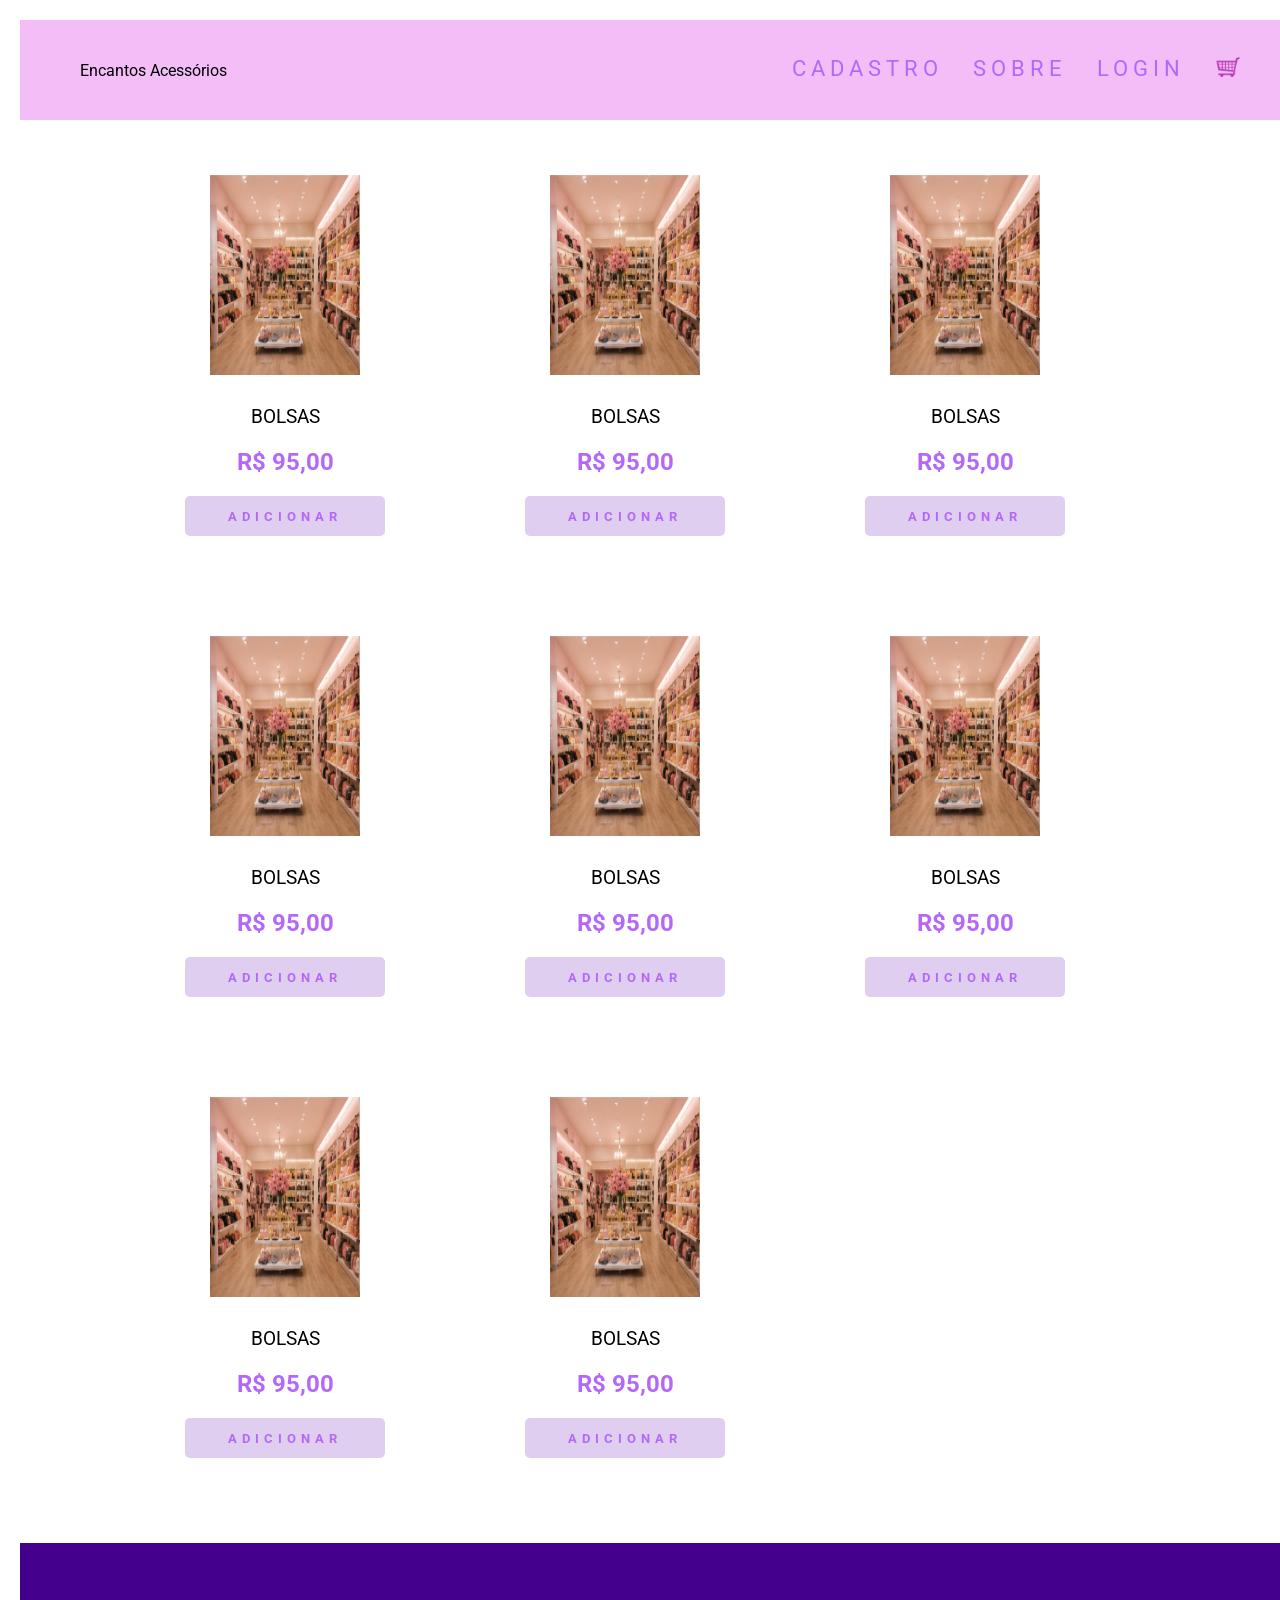
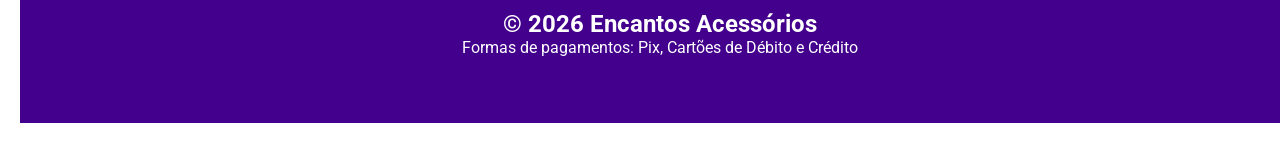
==== index.html @ a3b42170 "Modificado" ====
<!DOCTYPE html>
<html lang="pt-br">
<head>
    <meta charset="UTF-8">
    <meta name="viewport" content="width=device-width, initial-scale=1.0">
    <title>Projeto Minha Loja Virtual</title>

    <link rel="stylesheet" href="css/style_estrutura_pagina.css">
</head>
<body>
   <main id="geral">
    <header id="cabecalho">
        <div id="logo">
           Encantos Acessórios
        </div>

        <nav id="menu">
            <nav id="menu">
                <ul>
                    <li><a href="../paginas/"> Cadastro </a></li>
                    <li><a href="../paginas/sobre.html">Sobre</a></li>
                    <li><a href="paginas/login.html">Login</a></li>
                    <li><a href="../paginas/carrinho.html"><img src="../imagens/icones/carrinho compras.png" alt="Carrinho"></a></li>
                </ul>
        </nav>
    </header>

    <section id="cards">
        <div class="card">
            <img src="imagens/2.png" alt="Bolsas">
            <p>Bolsas</p>
            <h2>R$ 95,00</h2>
            <button class="btn-add">Adicionar</button>
        </div>
        <div class="card">
            <img src="imagens/2.png" alt="Bolsas">
            <p>Bolsas</p>
            <h2>R$ 95,00</h2>
            <button class="btn-add">Adicionar</button>
        </div>
        <div class="card">
            <img src="imagens/2.png" alt="Bolsas">
            <p>Bolsas</p>
            <h2>R$ 95,00</h2>
            <button class="btn-add">Adicionar</button>
        </div>
        <div class="card">
            <img src="imagens/2.png" alt="Bolsas">
            <p>Bolsas</p>
            <h2>R$ 95,00</h2>
            <button class="btn-add">Adicionar</button>
        </div>
        <div class="card">
            <img src="imagens/2.png" alt="Bolsas">
            <p>Bolsas</p>
            <h2>R$ 95,00</h2>
            <button class="btn-add">Adicionar</button>
        </div>
        <div class="card">
            <img src="imagens/2.png" alt="Bolsas">
            <p>Bolsas</p>
            <h2>R$ 95,00</h2>
            <button class="btn-add">Adicionar</button>
        </div>
        <div class="card">
            <img src="imagens/2.png" alt="Bolsas">
            <p>Bolsas</p>
            <h2>R$ 95,00</h2>
            <button class="btn-add">Adicionar</button>
        </div>
        <div class="card">
            <img src="imagens/2.png" alt="Bolsas">
            <p>Bolsas</p>
            <h2>R$ 95,00</h2>
            <button class="btn-add">Adicionar</button>
        </div>

    </section>

    <footer id="rodape">
        <h2>&copy 2026 Encantos Acessórios </h2>
        <p>Formas de pagamentos: Pix, Cartões de Débito e Crédito</p>
    </footer>

   </main>

</body>
</html>
---- css/style_estrutura_pagina.css ----
/*IMPORTANDO A FONTE DAS LETRAS DO google fonts*/
@import url('https://fonts.googleapis.com/css2?family=Roboto:ital,wght@0,100..900;1,100..900&display=swap');


/*DEFINE AS CONFIGURAÇÔES EM TODOS OS ELEMENTOS DA PÁGINA*/
*{
    margin: 0px;
    padding: 0px;
    box-sizing: border-box;
    font-family: roboto;
}

/*CRIANDO VARIÁVEIS*/
:root{
    --cor01: #d5d1ec;
    --cor02: #b368fa;
    --cor03: #e0cef0;
    --branca: #ffffff;
}

/*FORMATANDO A TAG main PELO ID geral*/
#geral{
    margin: 20px;
    display: flex;
    flex-direction: column;
    align-items: center;
    justify-content: center;
    width: 100%;
}

/*FORMATANDO O CABEÇALHO*/
#cabecalho{
    width: 100%;
    display: flex;
    justify-content: space-between;
    align-items: center;
    padding: 20px 60px;
    height: 100px;
    background-color: rgb(243, 189, 247);
}

/*CONFIGURANDO MENU DA HORIZONTAL*/
#menu ul {
    display: flex;
    gap: 30px;
    list-style: none;
    
}

#menu ul img{
    width: 25px;
    height: 25px;
}

/*FORMATANDO SECTION pesquisa*/
#pesquisa{
    height: 200px;
    background-color: var(--cor01);
    display: flex;
    justify-content: center;
    align-items: center;
}

#pesquisa input{
    width: 800px;
    height: 80px;
    background-color: var(--branca);
    border-radius: 8px;
    padding: 10px;
    font-size: 1.4em;
    color: var(--cor01);
}

#pesquisa input::placeholder{
    font-size: 1.3em;
    font-style: italic;
    color: var(--cor01);
}

/*FORMATANDO OS CARDS*/
#cards{
    display: grid;
    grid-template-columns: repeat(auto-fit, minmax(250px, 1fr));
    gap: 20px;
    margin: 20px 0px;
    width: 1000px;
    min-height: 800px;
}

.card{
    margin: 20px 0px;
    width: 250px;
    min-height: 280px;
    padding: 5px;
    display: flex;
    flex-direction: column;
    align-items: center;
    justify-content: center;
    border: 1px solid var(--cor0);
    border-radius: 8px;
}

.card:hover{
    transform: translateY(-5px);
}

.card img{
    width: 150px;
    height: 200px;
    margin: 10px 0px;
}

.card p{
    font-size: 1.2em;
    text-transform: uppercase;
    margin: 20px 0px;
}

.card h2{
    color: var(--cor02);
}

.card button{
    width: 200px;
    height: 40px;
    margin: 20px;
    border: none;
    border-radius: 5px;
    background-color: var(--cor03);
    text-transform: uppercase;
    letter-spacing: 5px;
    color: var(--cor02);
    font-weight: bold;
    cursor: pointer;
}

/*FORMATAR O RODAPÉ*/

#rodape{
    width: 100%;
    height: 180px;
    background-color: var(--cor01);
    margin: 20px 0px;
    padding: 10px;
    color: var(cor);
    display: flex;
    flex-direction: column;
    align-items: center;
    justify-content: center;
}

/*FORMATANDO LINKS*/

#rodape{
    width: 100%;
    height: 180px;
    background-color: #42008d;
    margin: 20px 0px;
    color: var(--branca);
    display: flex;
    align-items: center;
    justify-content: center;
    padding: 10px;
    flex-direction: column;
}

/*FORMATANDO LINKS*/
#menu a:link{
    font-size: 1.4em;
    text-transform: uppercase;
    letter-spacing: 5px;
    text-decoration: none;
    color: var(--cor02);
}

#menu a:visited{
    font-size: 1.4em;
    text-transform: uppercase;
    letter-spacing: 5px;
    text-decoration: none;
    color: var(--cor02);
}

#menu a{
    display: inline-block;
    transition: transform .3s ease, color .3s ease;
}

#menu a:hover{
    transform: translateY(-5px);
    color: var(--cor01);
}

#menu a:active{
    color: var(--cor01);
}

#logo img{
    width: 220px;
    height: auto;
}
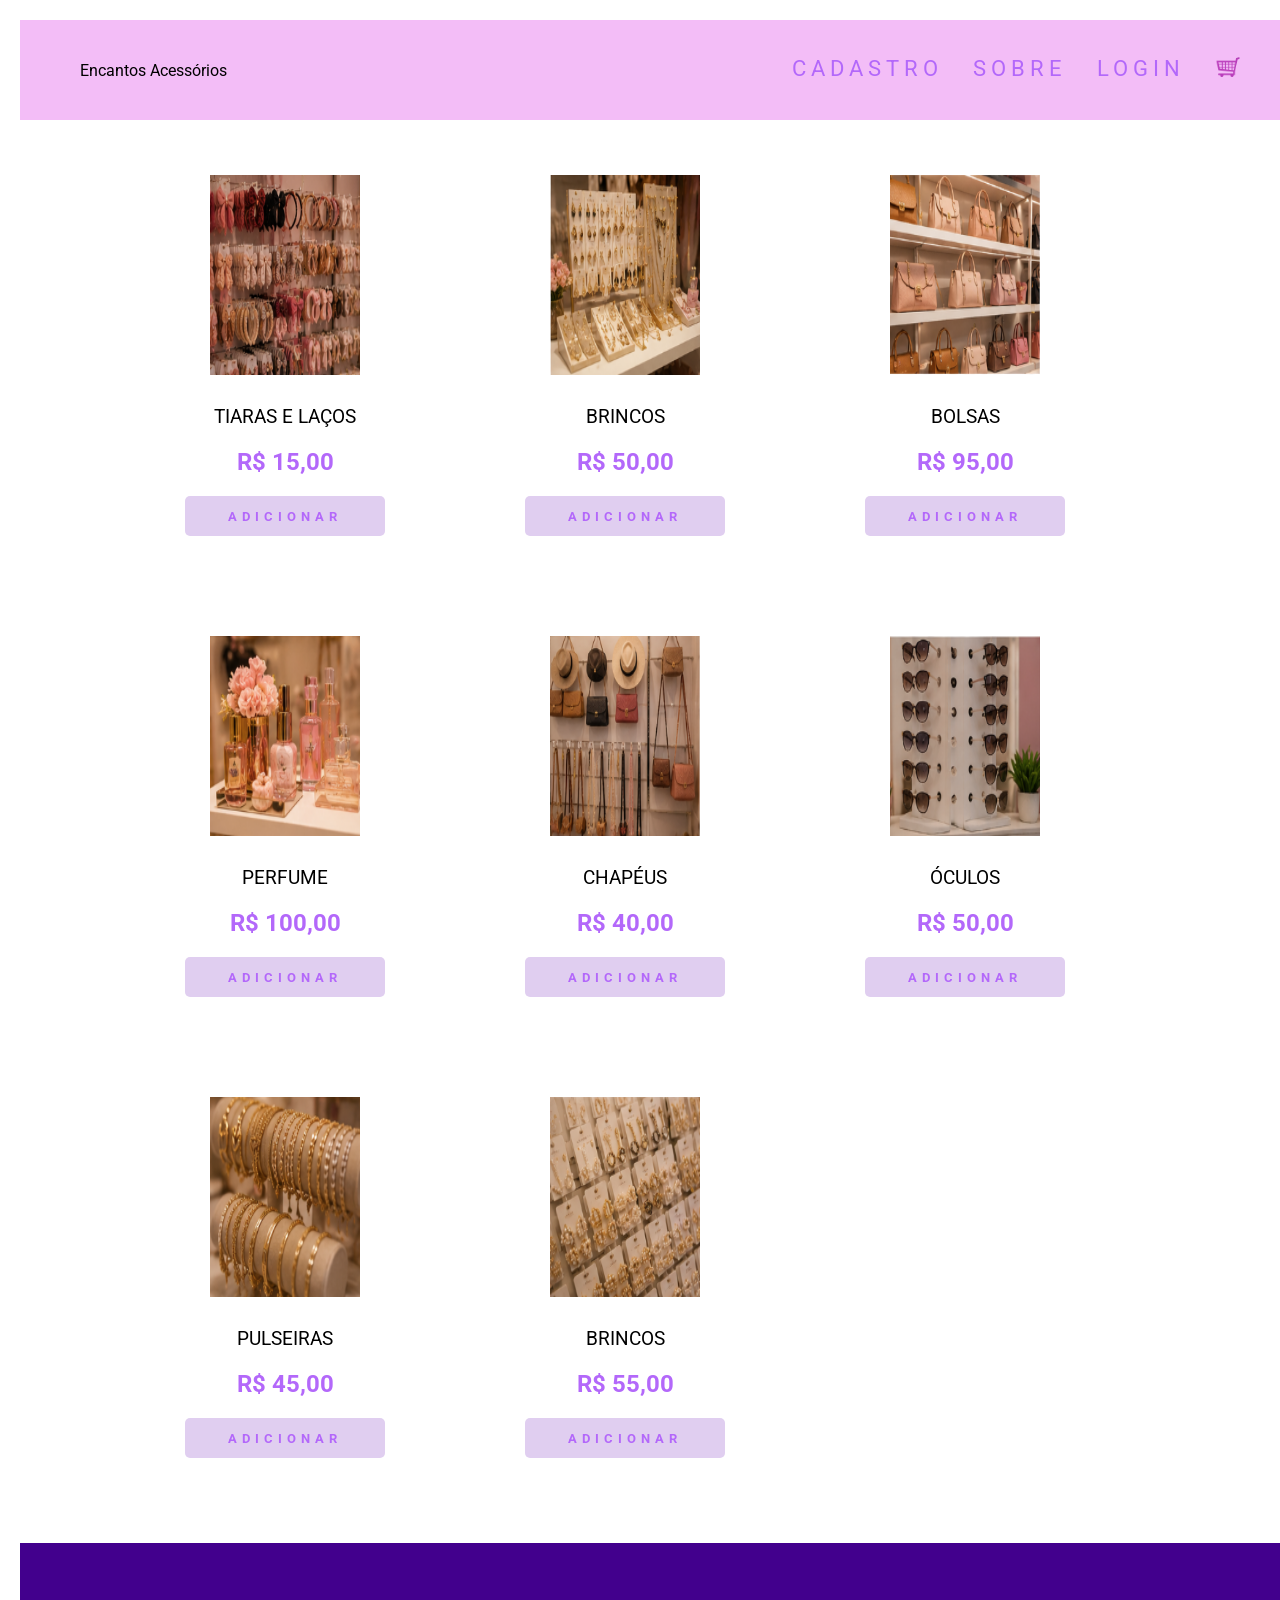
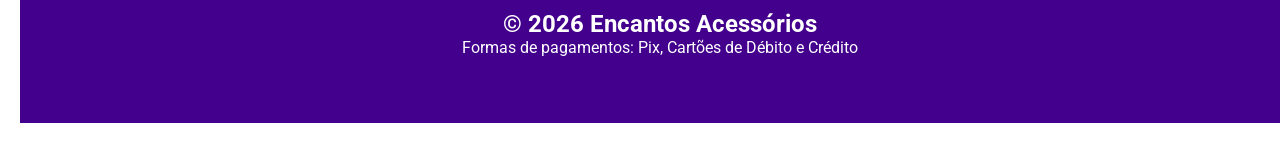
==== commit 8439d864: "Modificado" ====
--- a/index.html
+++ b/index.html
@@ -27,51 +27,51 @@
 
     <section id="cards">
         <div class="card">
-            <img src="imagens/2.png" alt="Bolsas">
+            <img src="imagens/5.png" alt="Tiaraselacos">
+            <p>Tiaras e Laços</p>
+            <h2>R$ 15,00</h2>
+            <button class="btn-add">Adicionar</button>
+        </div>
+        <div class="card">
+            <img src="imagens/3.png" alt="Brincos">
+            <p>Brincos</p>
+            <h2>R$ 50,00</h2>
+            <button class="btn-add">Adicionar</button>
+        </div>
+        <div class="card">
+            <img src="imagens/4.png" alt="Bolsas">
             <p>Bolsas</p>
             <h2>R$ 95,00</h2>
             <button class="btn-add">Adicionar</button>
         </div>
         <div class="card">
-            <img src="imagens/2.png" alt="Bolsas">
-            <p>Bolsas</p>
-            <h2>R$ 95,00</h2>
+            <img src="imagens/7.png" alt="Perfume">
+            <p>Perfume</p>
+            <h2>R$ 100,00</h2>
             <button class="btn-add">Adicionar</button>
         </div>
         <div class="card">
-            <img src="imagens/2.png" alt="Bolsas">
-            <p>Bolsas</p>
-            <h2>R$ 95,00</h2>
+            <img src="imagens/11.png" alt="Bolsaschapeus">
+            <p>Chapéus</p>
+            <h2>R$ 40,00</h2>
             <button class="btn-add">Adicionar</button>
         </div>
         <div class="card">
-            <img src="imagens/2.png" alt="Bolsas">
-            <p>Bolsas</p>
-            <h2>R$ 95,00</h2>
+            <img src="imagens/12.png" alt="Oculos">
+            <p>Óculos</p>
+            <h2>R$ 50,00</h2>
             <button class="btn-add">Adicionar</button>
         </div>
         <div class="card">
-            <img src="imagens/2.png" alt="Bolsas">
-            <p>Bolsas</p>
-            <h2>R$ 95,00</h2>
+            <img src="imagens/14.png" alt="Pulseiras">
+            <p>Pulseiras</p>
+            <h2>R$ 45,00</h2>
             <button class="btn-add">Adicionar</button>
         </div>
         <div class="card">
-            <img src="imagens/2.png" alt="Bolsas">
-            <p>Bolsas</p>
-            <h2>R$ 95,00</h2>
-            <button class="btn-add">Adicionar</button>
-        </div>
-        <div class="card">
-            <img src="imagens/2.png" alt="Bolsas">
-            <p>Bolsas</p>
-            <h2>R$ 95,00</h2>
-            <button class="btn-add">Adicionar</button>
-        </div>
-        <div class="card">
-            <img src="imagens/2.png" alt="Bolsas">
-            <p>Bolsas</p>
-            <h2>R$ 95,00</h2>
+            <img src="imagens/16.png" alt="Brincos">
+            <p>Brincos</p>
+            <h2>R$ 55,00</h2>
             <button class="btn-add">Adicionar</button>
         </div>
 
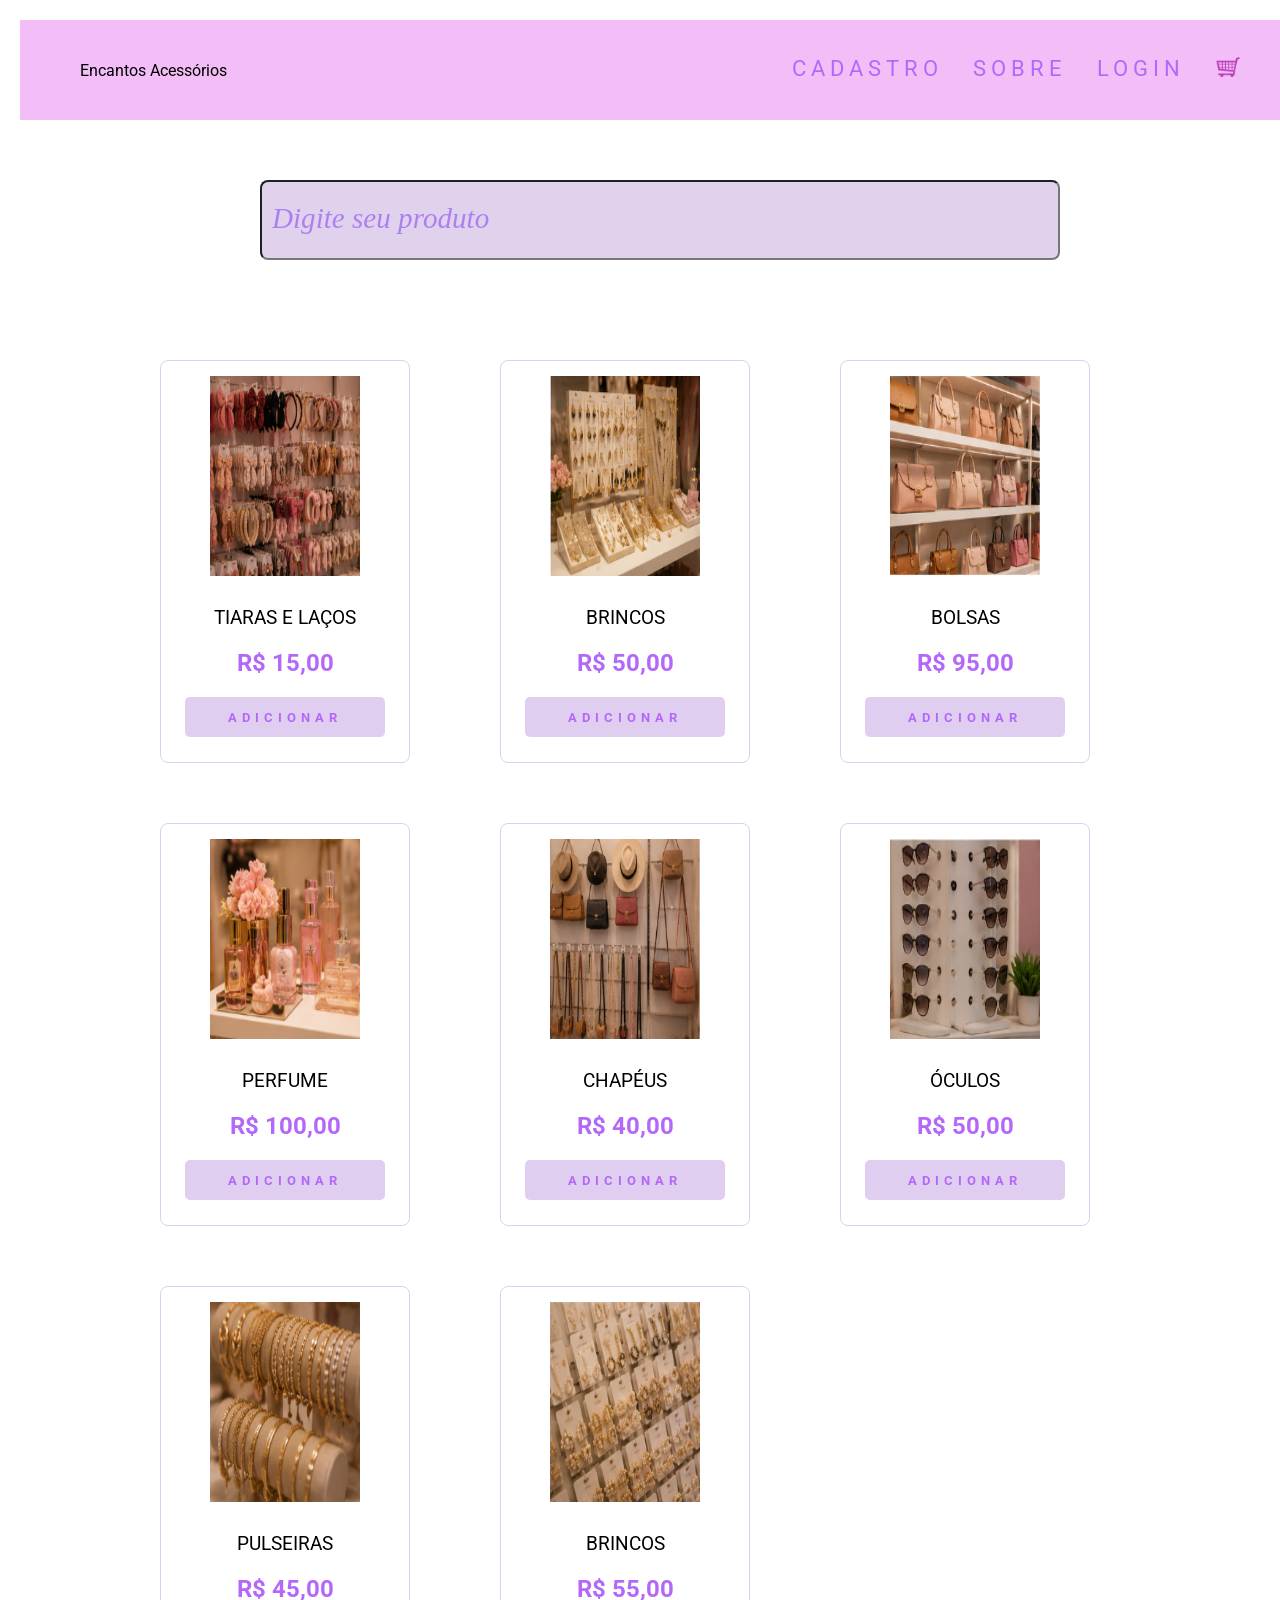
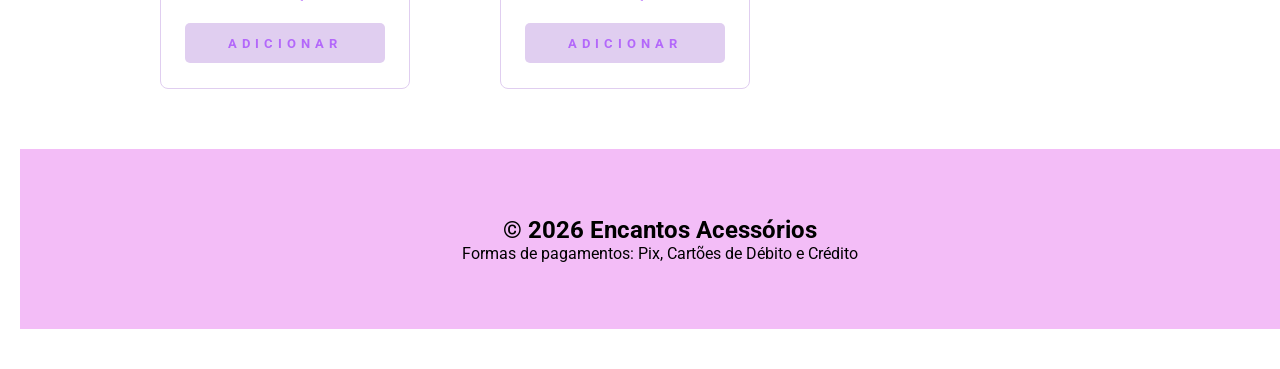
==== commit c1f33272: "Modificado" ====
--- a/index.html
+++ b/index.html
@@ -17,14 +17,18 @@
         <nav id="menu">
             <nav id="menu">
                 <ul>
-                    <li><a href="../paginas/"> Cadastro </a></li>
-                    <li><a href="../paginas/sobre.html">Sobre</a></li>
+                    <li><a href="paginas/cadastro.html"> Cadastro </a></li>
+                    <li><a href="paginas/sobre.html">Sobre</a></li>
                     <li><a href="paginas/login.html">Login</a></li>
-                    <li><a href="../paginas/carrinho.html"><img src="../imagens/icones/carrinho compras.png" alt="Carrinho"></a></li>
+                    <li><a href="paginas/carrinho.html"><img src="../imagens/icones/carrinho compras.png" alt="Carrinho"></a></li>
                 </ul>
         </nav>
     </header>
 
+    <section id="pesquisa">
+        <input type="text" name="pesquisa" id="pesquisa" class="input-pesquisa" placeholder="Digite seu produto">
+    </section>
+    
     <section id="cards">
         <div class="card">
             <img src="imagens/5.png" alt="Tiaraselacos">
--- a/css/style_estrutura_pagina.css
+++ b/css/style_estrutura_pagina.css
@@ -55,7 +55,7 @@
 /*FORMATANDO SECTION pesquisa*/
 #pesquisa{
     height: 200px;
-    background-color: var(--cor01);
+    background-color: var(--branca);
     display: flex;
     justify-content: center;
     align-items: center;
@@ -64,17 +64,17 @@
 #pesquisa input{
     width: 800px;
     height: 80px;
-    background-color: var(--branca);
+    background-color:#e0d1ed;
     border-radius: 8px;
     padding: 10px;
     font-size: 1.4em;
-    color: var(--cor01);
+    color: black;
 }
 
 #pesquisa input::placeholder{
     font-size: 1.3em;
     font-style: italic;
-    color: var(--cor01);
+    color: rgb(173, 128, 240);
 }
 
 /*FORMATANDO OS CARDS*/
@@ -96,7 +96,7 @@
     flex-direction: column;
     align-items: center;
     justify-content: center;
-    border: 1px solid var(--cor0);
+    border: 1px solid var(--cor03);
     border-radius: 8px;
 }
 
@@ -154,9 +154,9 @@
 #rodape{
     width: 100%;
     height: 180px;
-    background-color: #42008d;
-    margin: 20px 0px;
-    color: var(--branca);
+    background-color: rgb(243, 189, 247);
+    margin: 20px 0px;
+    color: black;
     display: flex;
     align-items: center;
     justify-content: center;
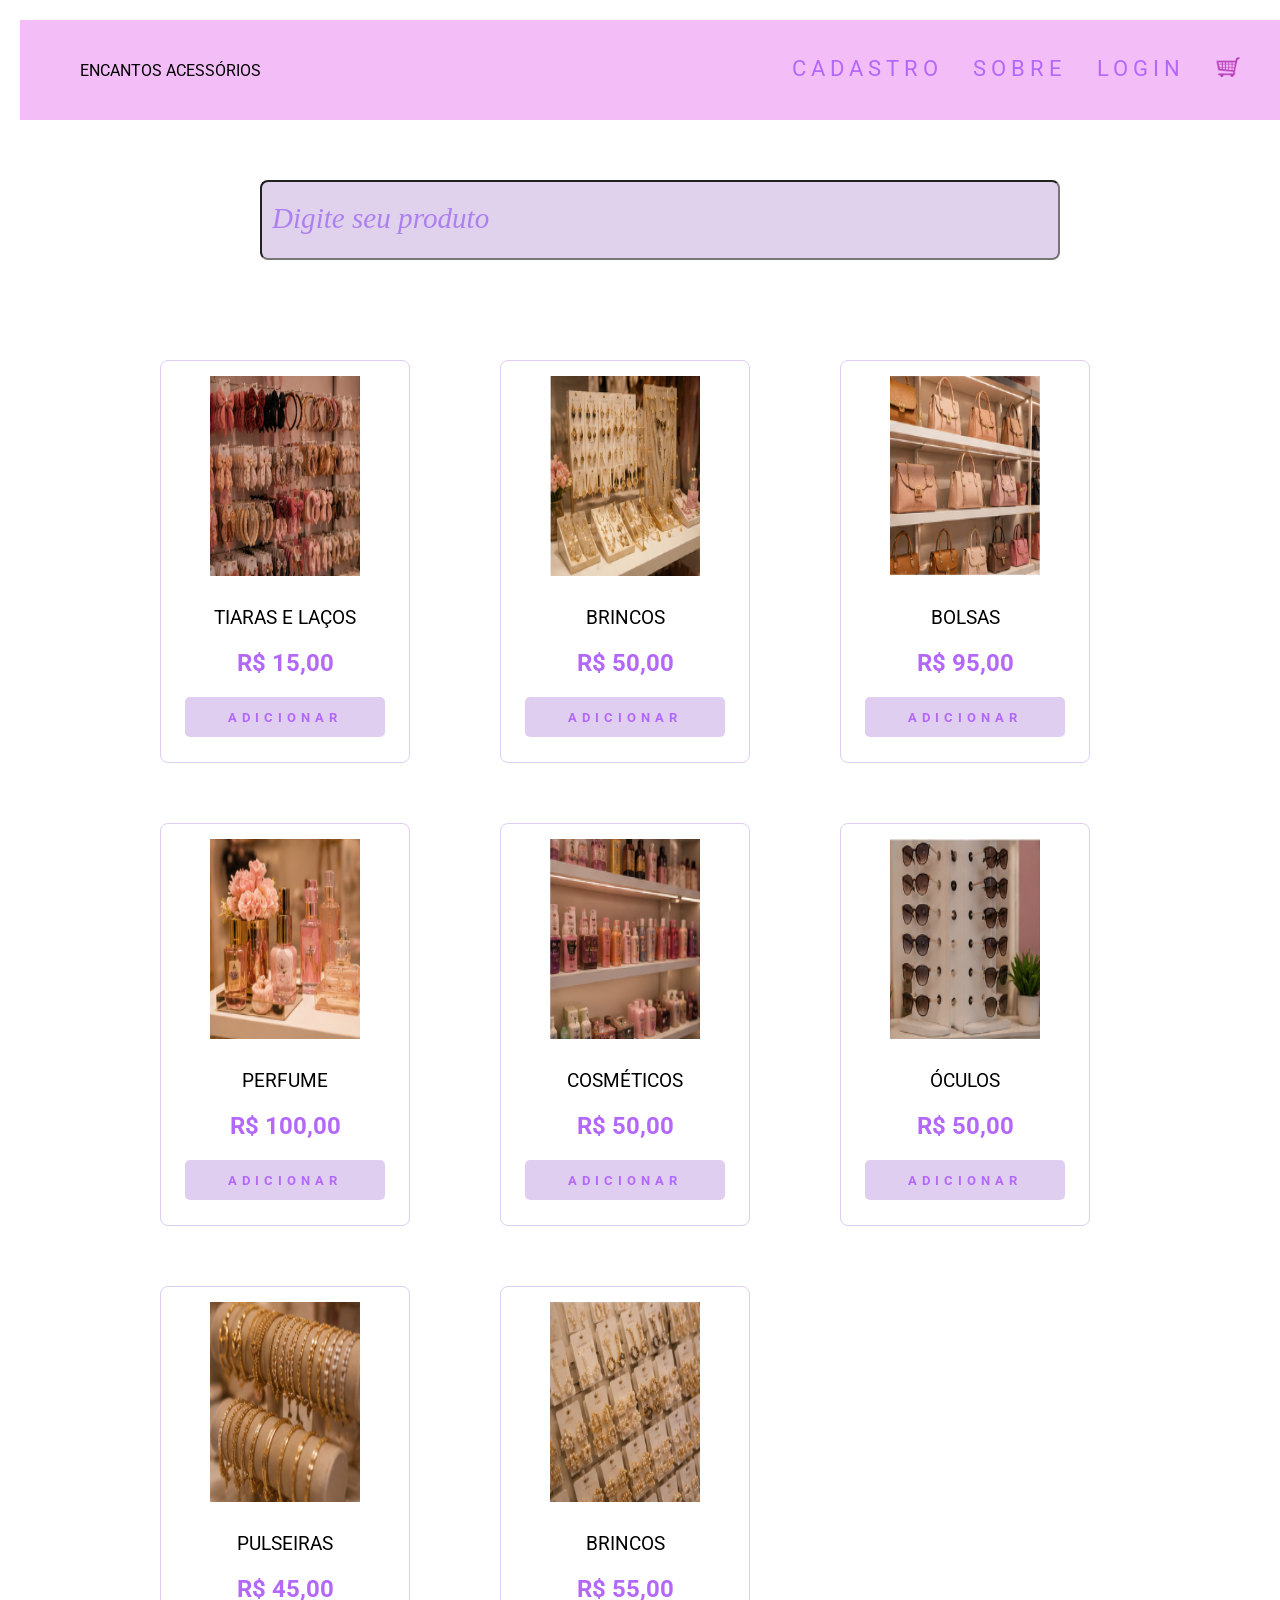
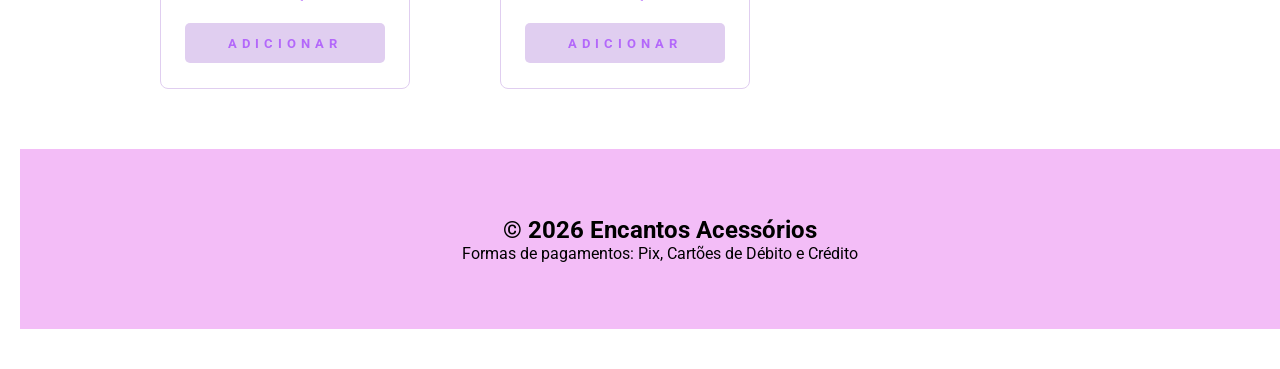
==== commit 9648575e: "Modificado" ====
--- a/index.html
+++ b/index.html
@@ -11,7 +11,7 @@
    <main id="geral">
     <header id="cabecalho">
         <div id="logo">
-           Encantos Acessórios
+            ENCANTOS ACESSÓRIOS
         </div>
 
         <nav id="menu">
@@ -55,9 +55,9 @@
             <button class="btn-add">Adicionar</button>
         </div>
         <div class="card">
-            <img src="imagens/11.png" alt="Bolsaschapeus">
-            <p>Chapéus</p>
-            <h2>R$ 40,00</h2>
+            <img src="imagens/15.png" alt="Cosmeticos">
+            <p>Cosméticos</p>
+            <h2>R$ 50,00</h2>
             <button class="btn-add">Adicionar</button>
         </div>
         <div class="card">
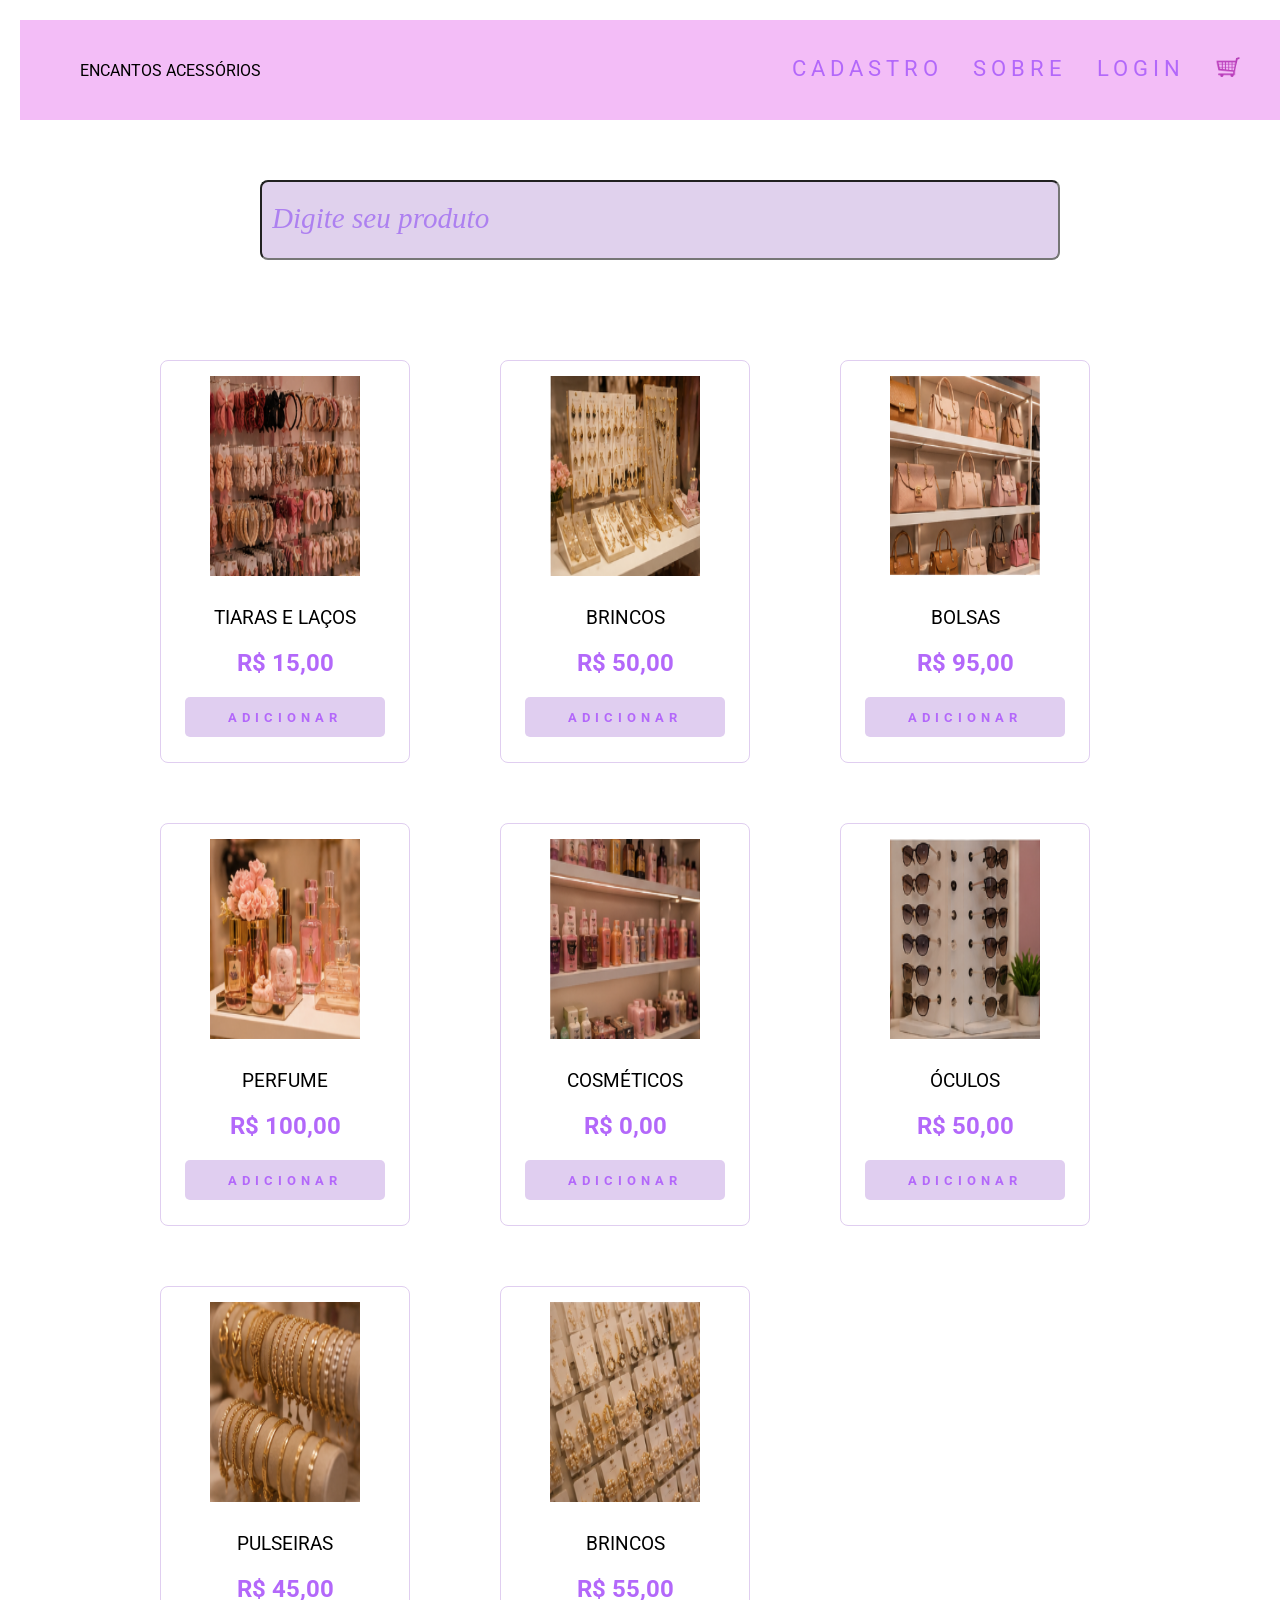
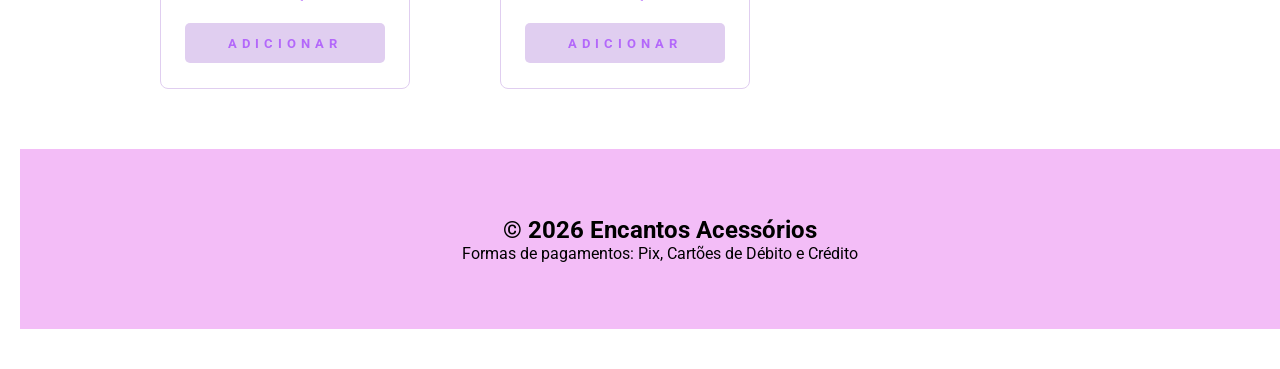
==== commit 58a67ce4: "Modificado arquivo index.html" ====
--- a/index.html
+++ b/index.html
@@ -57,7 +57,7 @@
         <div class="card">
             <img src="imagens/15.png" alt="Cosmeticos">
             <p>Cosméticos</p>
-            <h2>R$ 50,00</h2>
+            <h2>R$ 0,00</h2>
             <button class="btn-add">Adicionar</button>
         </div>
         <div class="card">
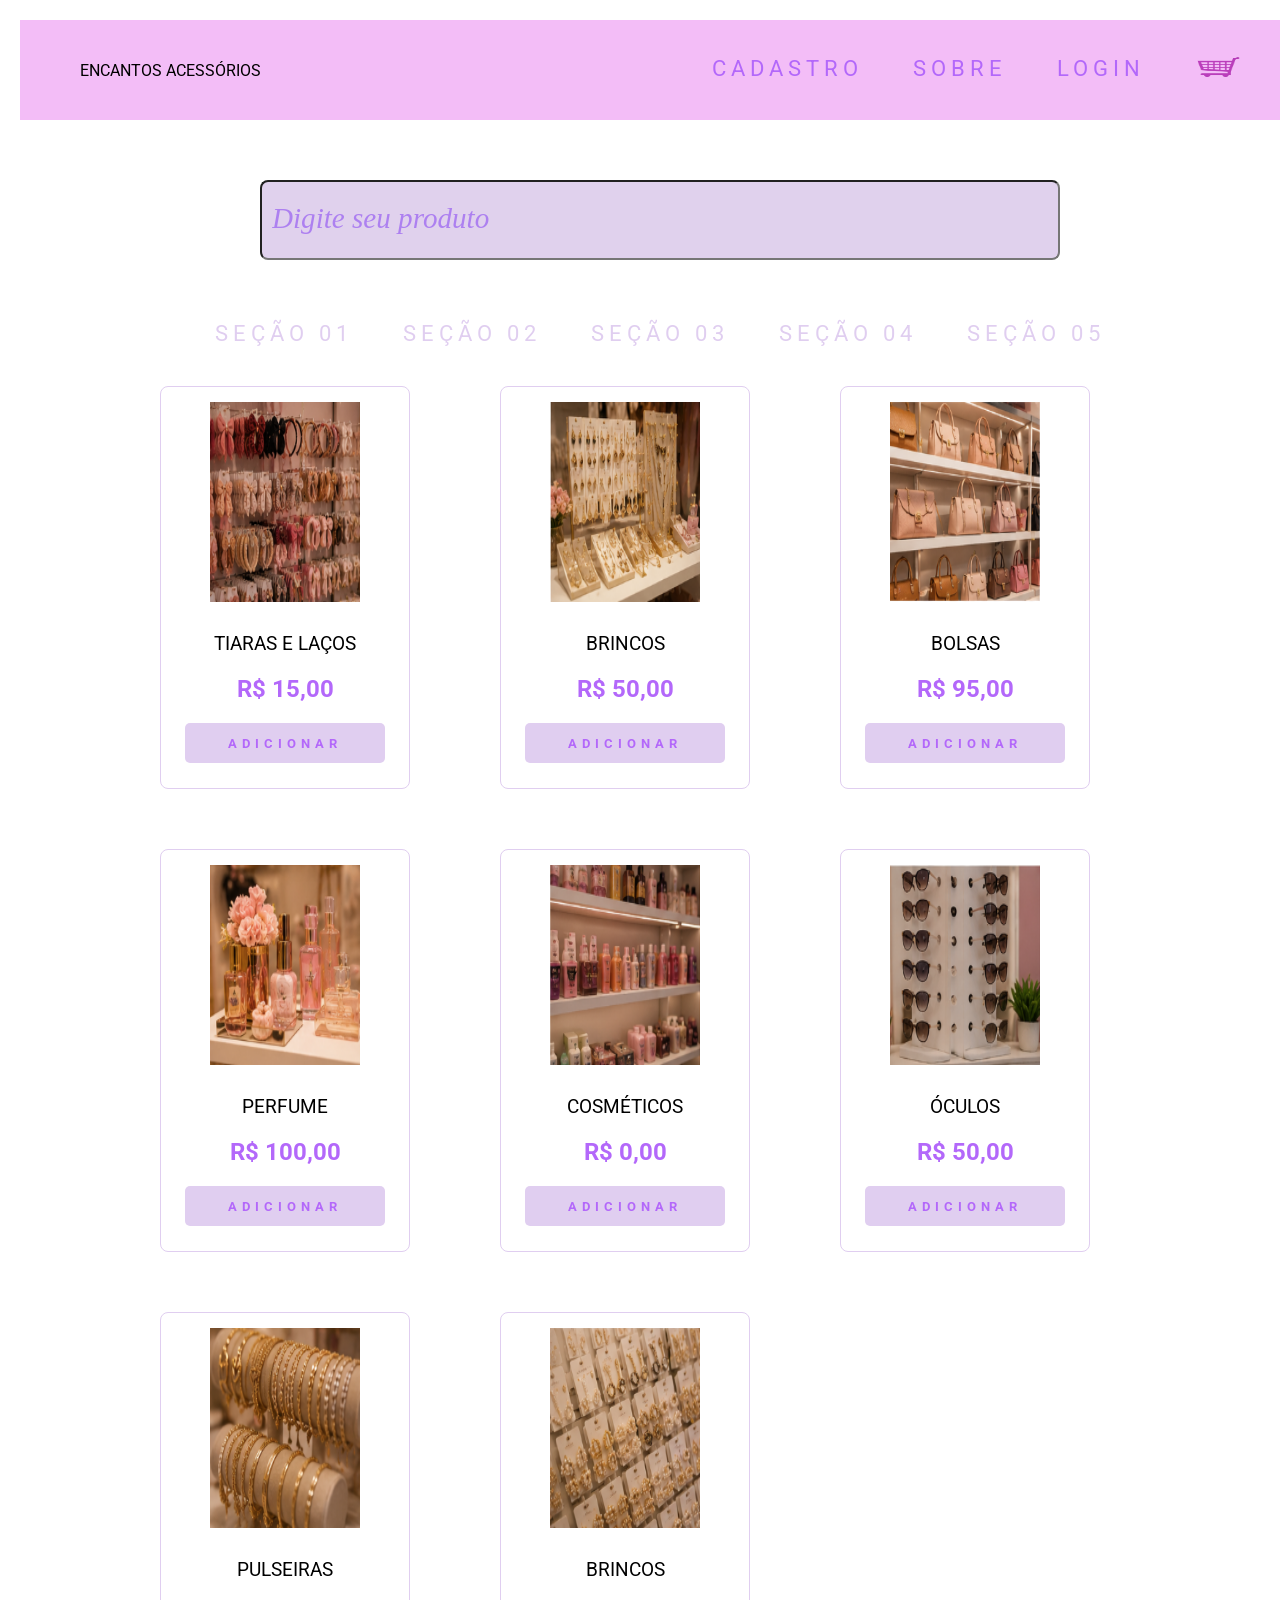
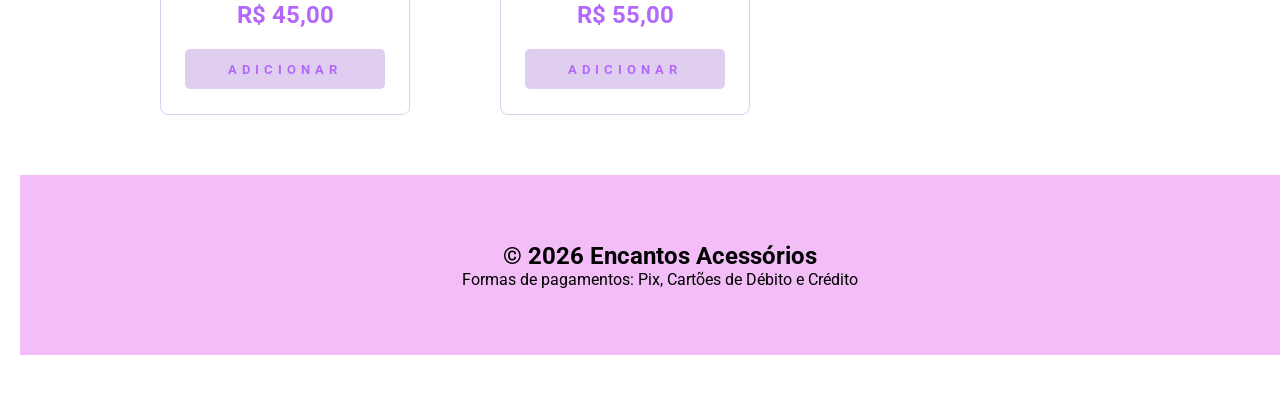
==== commit dacf2b5f: "Modificado" ====
--- a/index.html
+++ b/index.html
@@ -27,6 +27,17 @@
 
     <section id="pesquisa">
         <input type="text" name="pesquisa" id="pesquisa" class="input-pesquisa" placeholder="Digite seu produto">
+    </section>
+    
+    
+<section id="secoes-produtos">
+        <ul id="menu-secoes">
+            <li><a href="#" class="link-secoes">Seção 01</a></li>
+            <li><a href="#" class="link-secoes">Seção 02</a></li>
+            <li><a href="#" class="link-secoes">Seção 03</a></li>
+            <li><a href="#" class="link-secoes">Seção 04</a></li>
+            <li><a href="#" class="link-secoes">Seção 05</a></li>
+        </ul>
     </section>
     
     <section id="cards">
--- a/css/style_estrutura_pagina.css
+++ b/css/style_estrutura_pagina.css
@@ -40,15 +40,15 @@
 }
 
 /*CONFIGURANDO MENU DA HORIZONTAL*/
+/*CONFIGURANDO MENU DA HORIZONTAL*/
 #menu ul {
     display: flex;
-    gap: 30px;
+    gap: 50px;
     list-style: none;
-    
 }
 
 #menu ul img{
-    width: 25px;
+    width: 45px;
     height: 25px;
 }
 
@@ -75,6 +75,34 @@
     font-size: 1.3em;
     font-style: italic;
     color: rgb(173, 128, 240);
+}
+
+/*FORMATANDO O MENU DE SEÇÕES*/
+#menu-secoes{
+    display: flex;
+    justify-content: center;
+    align-items: center;
+    gap: 50px;
+    list-style: none;
+}
+
+#menu-secoes a:link,
+#menu-secoes a:visited{
+    font-size: 1.4em;
+    text-transform: uppercase;
+    letter-spacing: 5px;
+    text-decoration: none;
+    color: var(--cor03);
+}
+
+#menu-secoes a{
+    display: inline-block;
+    transition: transform .3s ease, color .3s ease;
+}
+
+#menu-secoes a:hover{
+    transform: translateY(-5px);
+    color: var(--cor02)
 }
 
 /*FORMATANDO OS CARDS*/
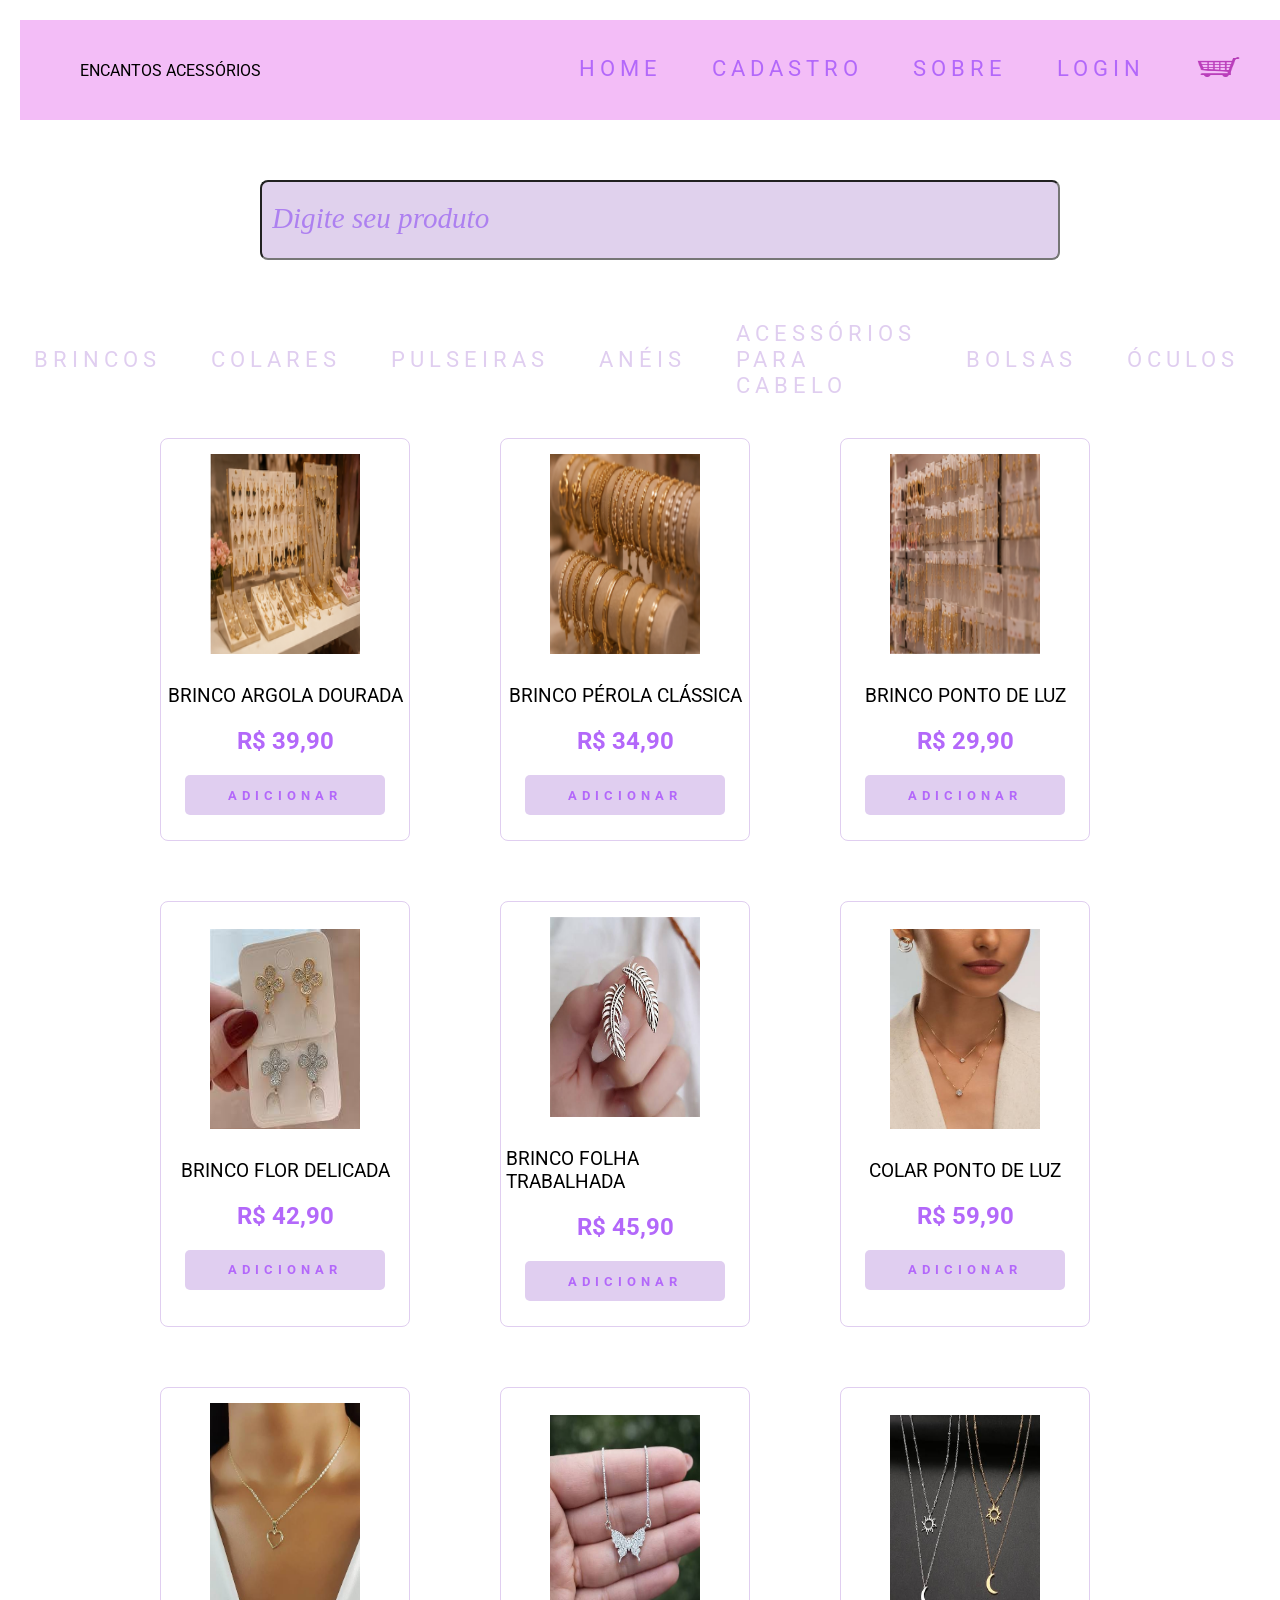
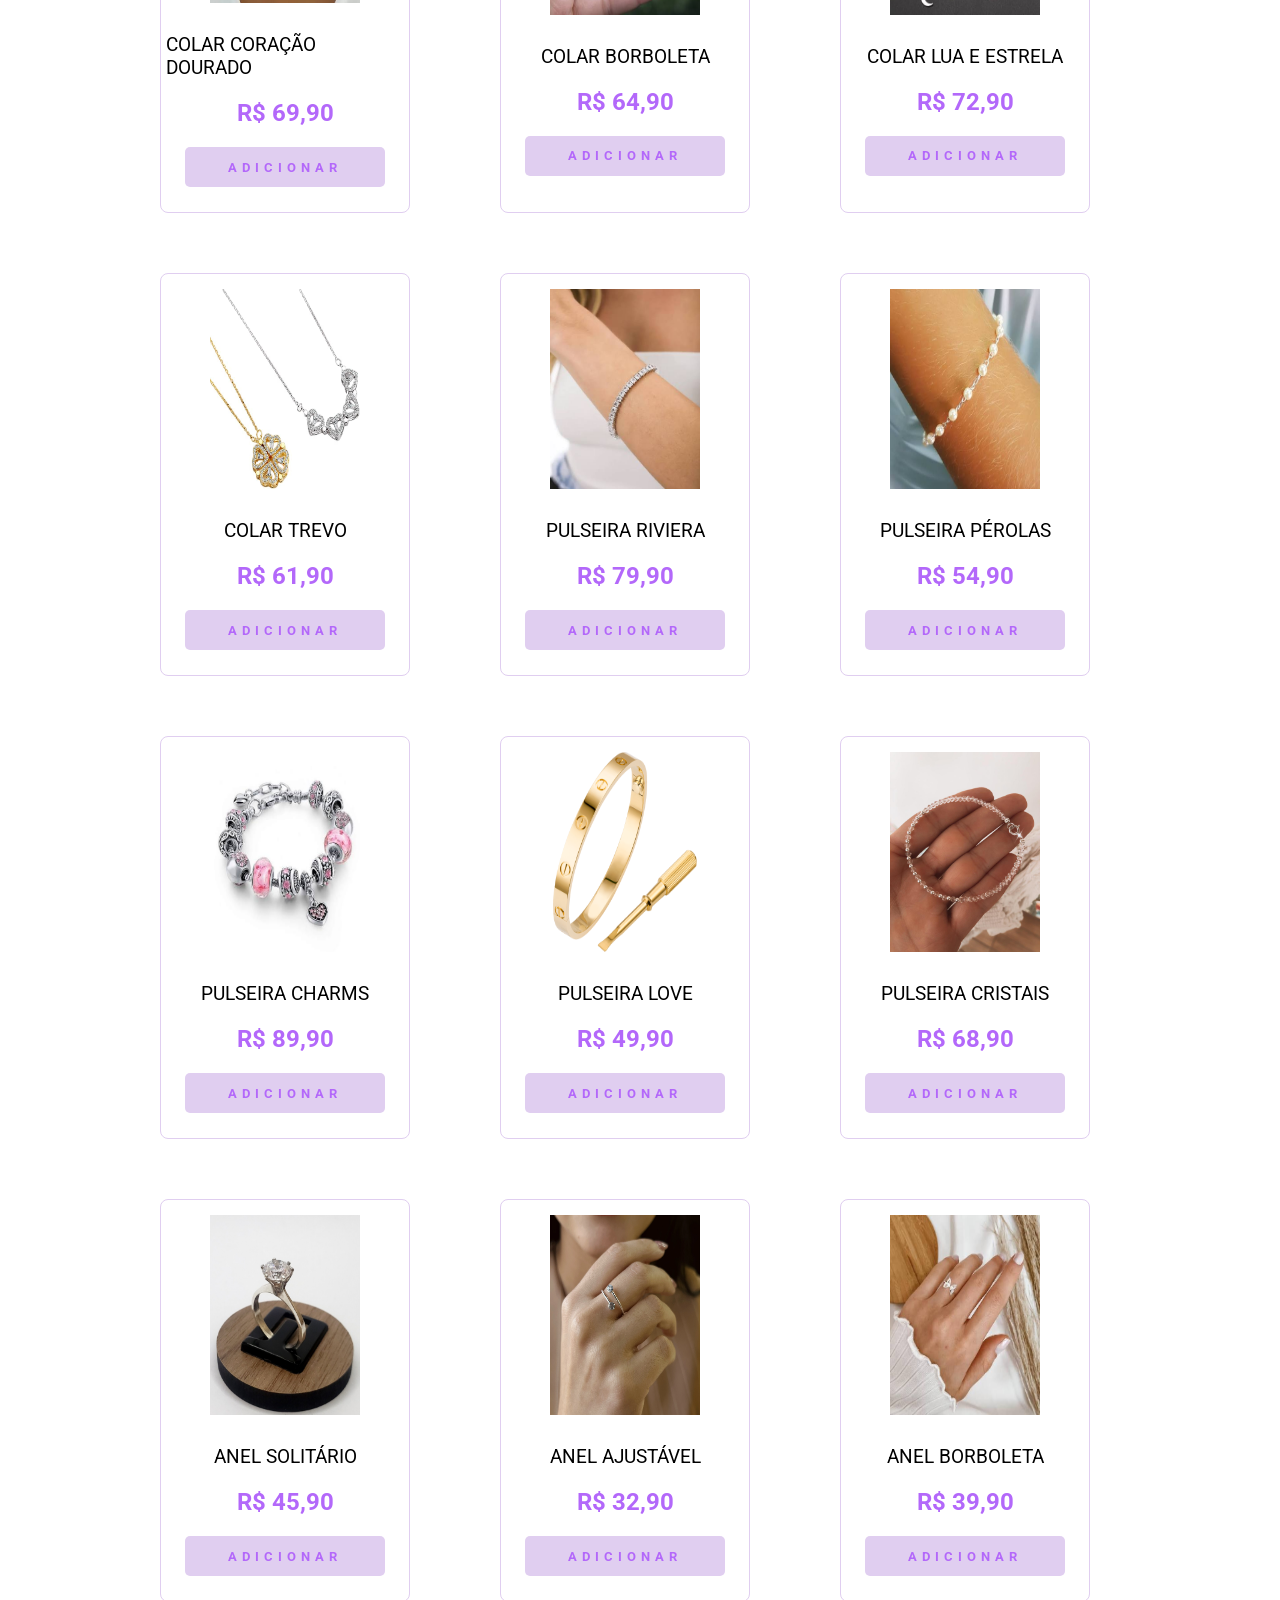
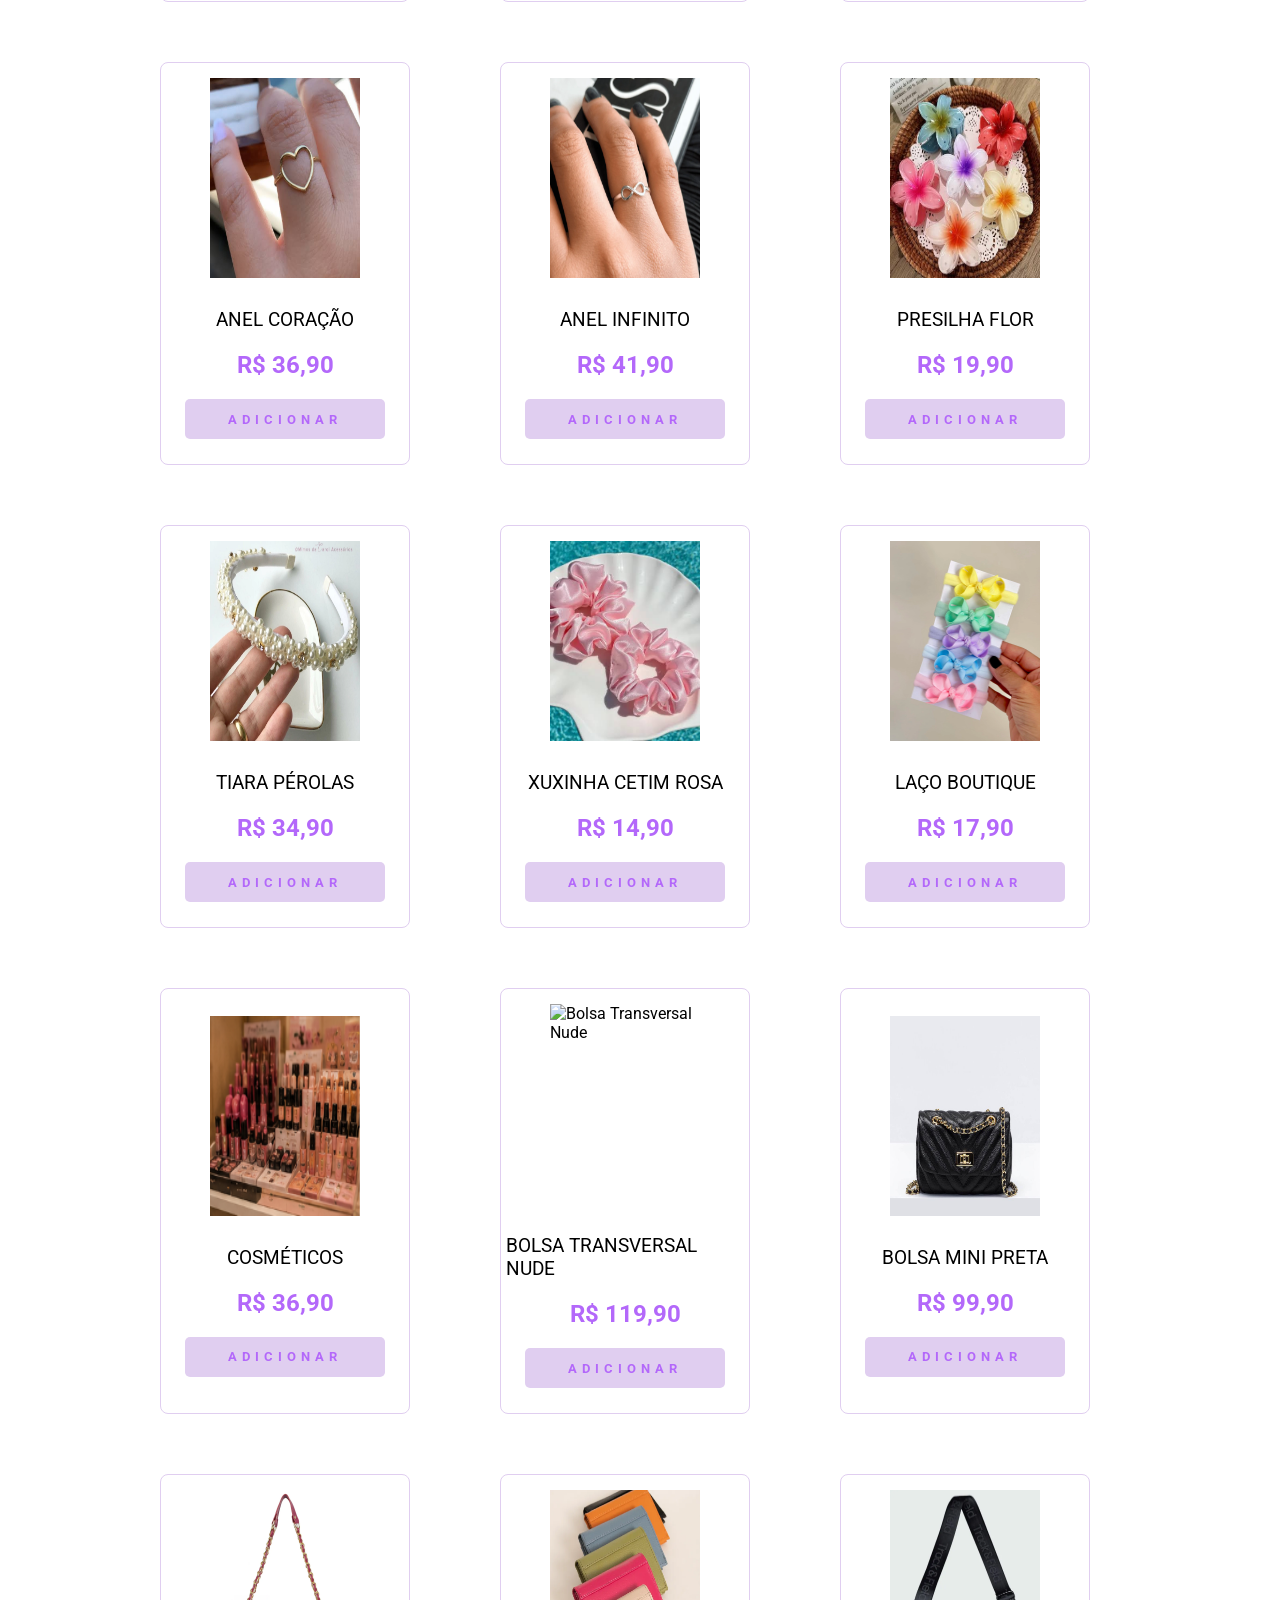
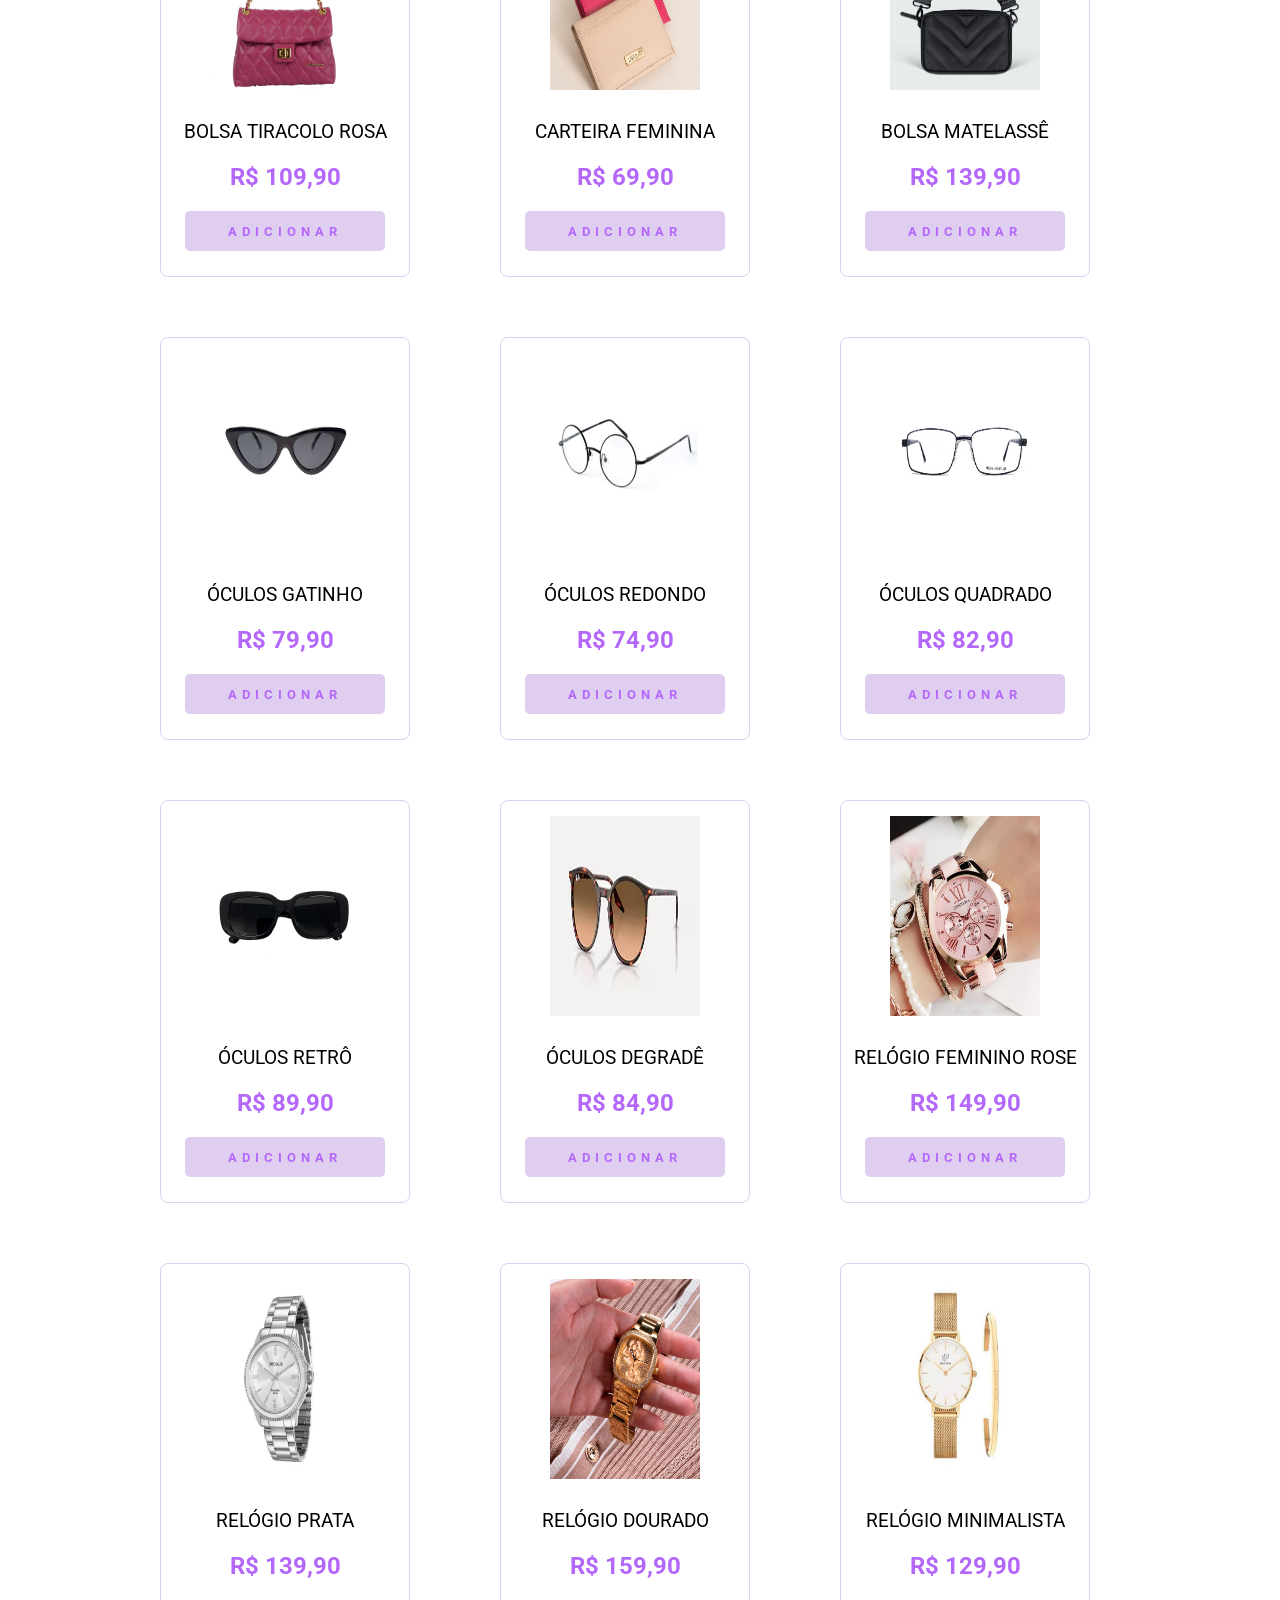
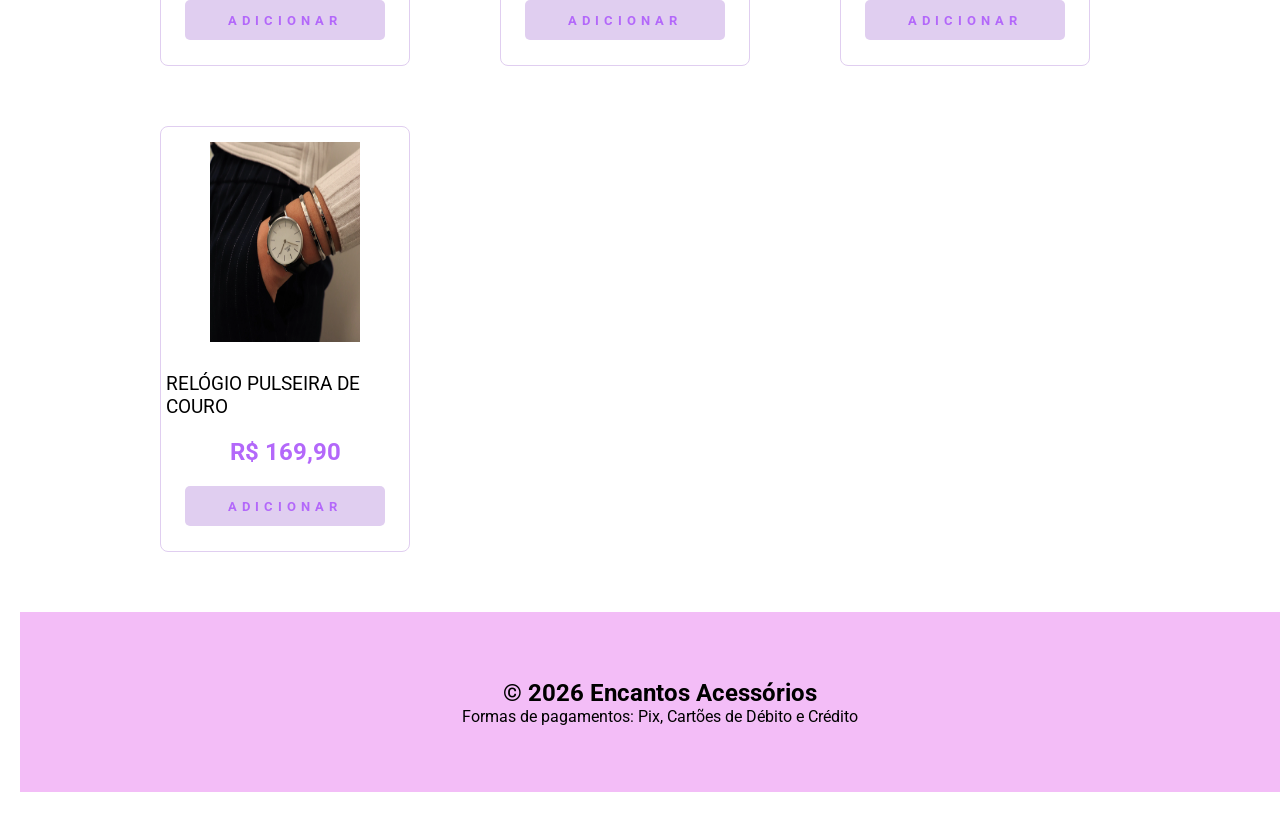
==== commit 06036c8c: "Modificado" ====
--- a/index.html
+++ b/index.html
@@ -6,6 +6,9 @@
     <title>Projeto Minha Loja Virtual</title>
 
     <link rel="stylesheet" href="css/style_estrutura_pagina.css">
+
+    <script src="js/produtos.js" type="module" defer></script>
+    
 </head>
 <body>
    <main id="geral">
@@ -17,6 +20,7 @@
         <nav id="menu">
             <nav id="menu">
                 <ul>
+                    <li><a href="../index.html">Home</a></li>
                     <li><a href="paginas/cadastro.html"> Cadastro </a></li>
                     <li><a href="paginas/sobre.html">Sobre</a></li>
                     <li><a href="paginas/login.html">Login</a></li>
